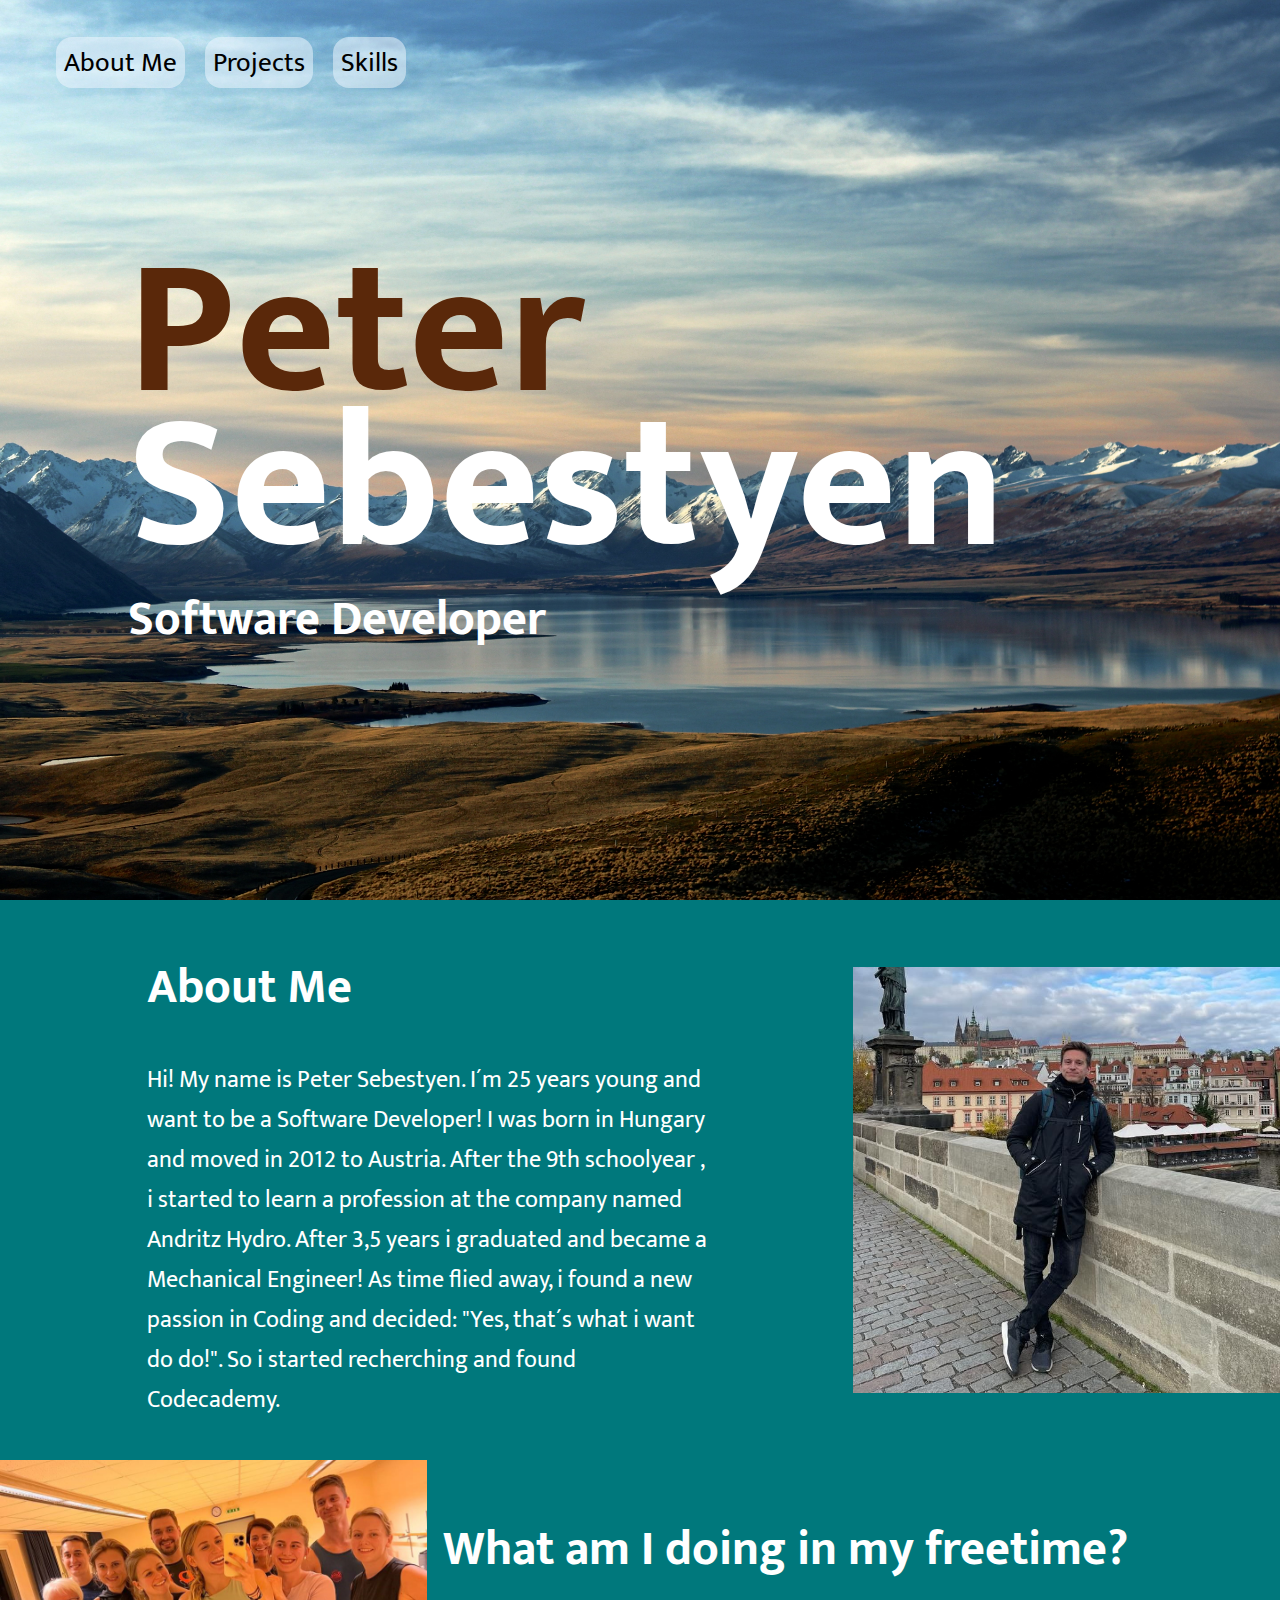
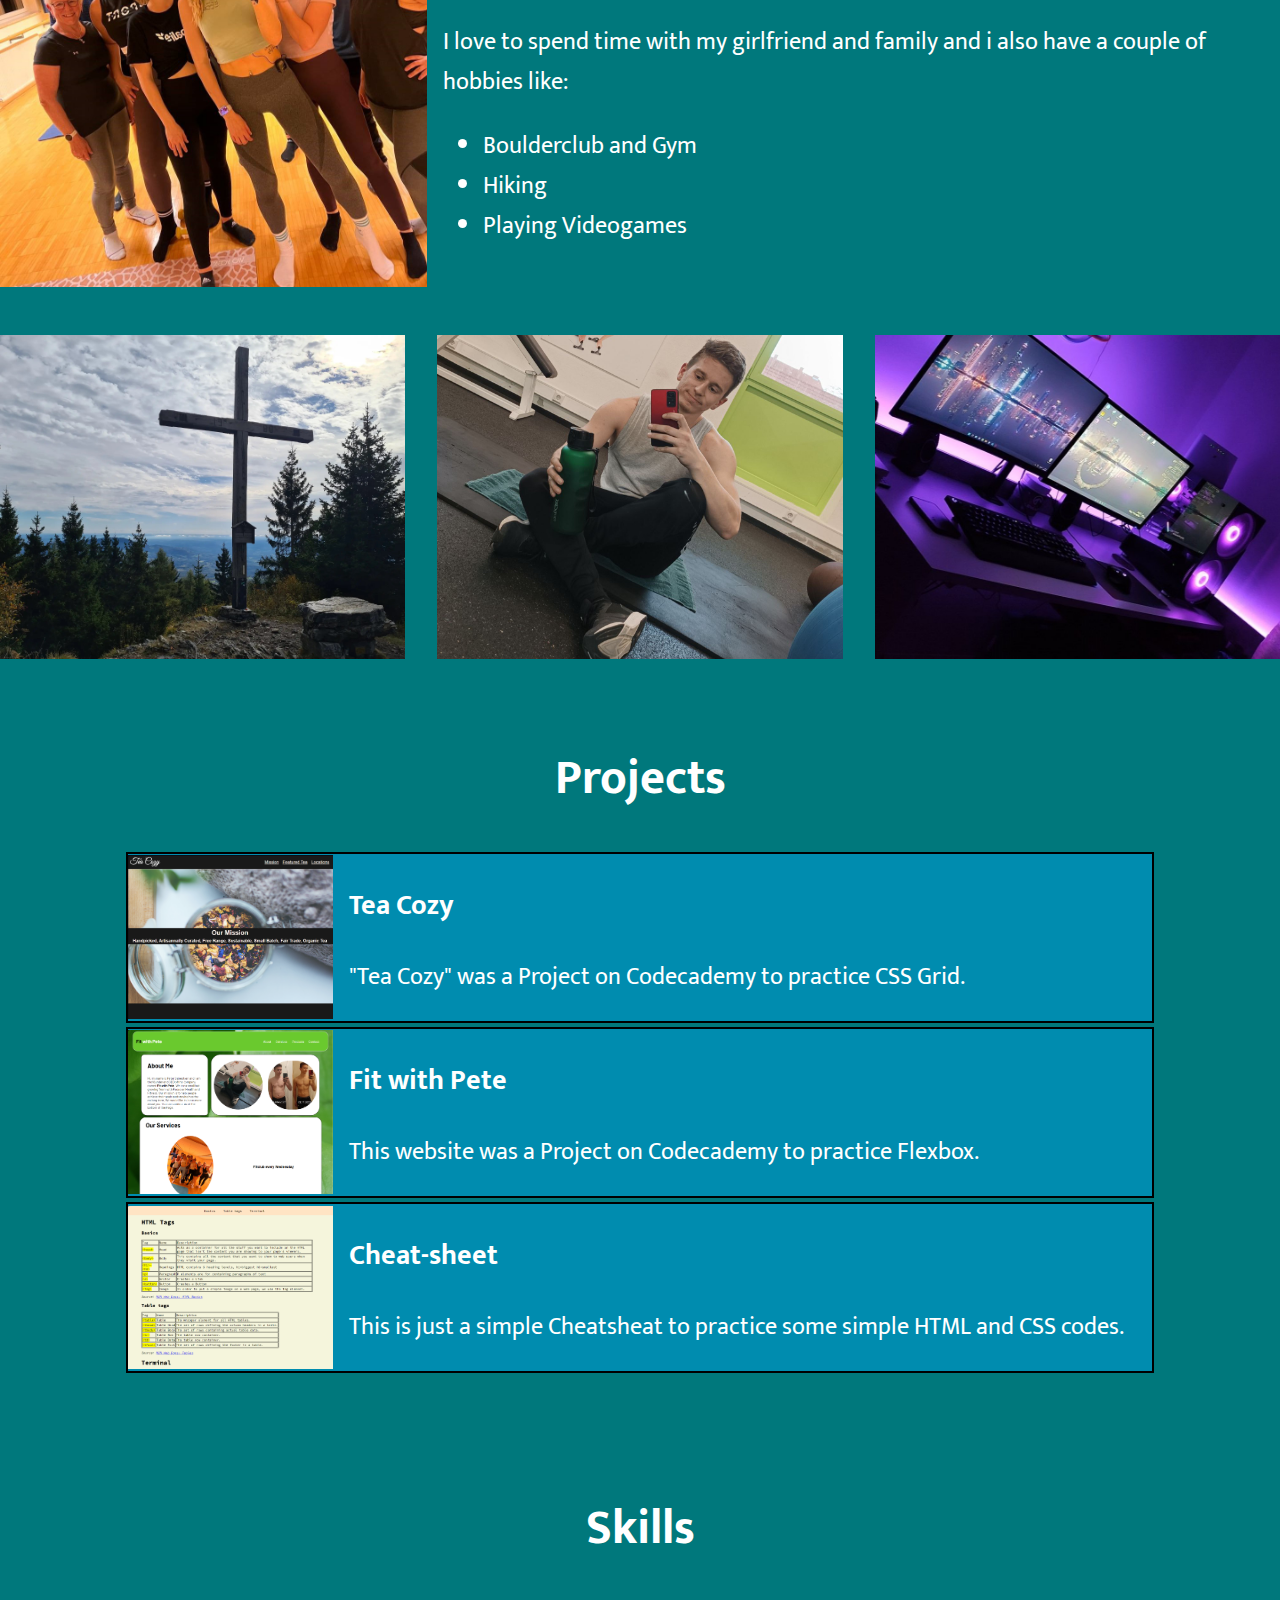
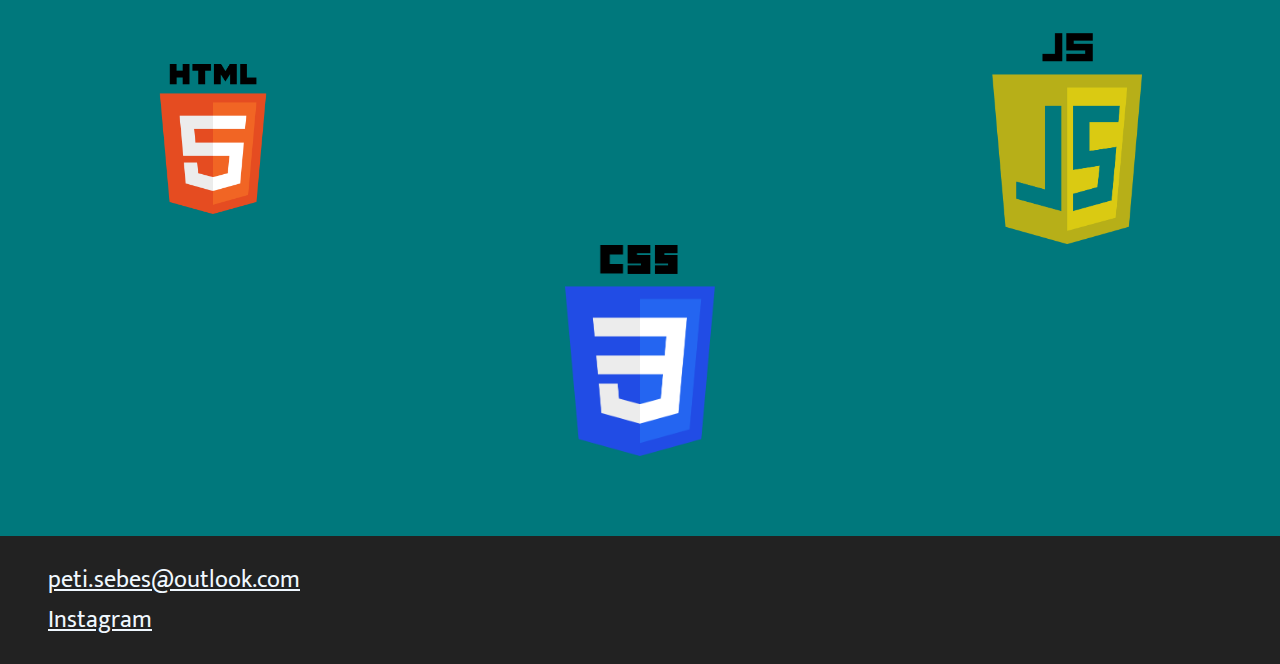
==== index.html @ 35c1dd07 "Added all files to github" ====
<!DOCTYPE html>
<html lang="en">
<head>
    <meta charset="UTF-8">
    <meta name="viewport" content="width=device-width, initial-scale=1.0">
    <link rel="stylesheet" href="./src/css/index.css">
    <link rel="preconnect" href="https://fonts.googleapis.com">
    <link rel="preconnect" href="https://fonts.gstatic.com" crossorigin>
    <link href="https://fonts.googleapis.com/css2?family=Barlow:ital,wght@0,400;0,700;1,400;1,700&family=Mukta:wght@400;700&display=swap" rel="stylesheet">
    <script src="./src/js/index.js"></script>
    <title>Peter Sebestyen</title>
</head>
<body>
    <header>
        <ul>
            <li><a href="#aboutme">About Me</a></li>
            <li><a href="#projects">Projects</a></li>
            <li><a href="#skills">Skills</a></li>
            <li><a href="./contact.html" class="hidden">Contact</a></li>
        </ul>
        <h1><span class="blue">Peter</span><br>Sebestyen</h1>
        <h3>Software Developer</h3>
    </header>
    <main>

        <!--Introduction-->

        <section class="introduction">
            <div class="text">
                <h1>About Me</h1>
                <p>Hi! My name is Peter Sebestyen. I´m 25 years young and want to be a Software Developer!
                    I was born in Hungary and moved in 2012 to Austria. After the 9th schoolyear , i started to learn a profession at the company named Andritz Hydro. 
                    After 3,5 years i graduated and became a Mechanical Engineer! 
                    As time flied away, i found a new passion in Coding and decided: "Yes, that´s what i want do do!". So i started recherching and found Codecademy.
                </p>
            </div>
            <img src="./src/img/prag.jpg">
        </section>

        <!--What do you need?-->

        <section class="aboutme" id="aboutme">
            <div class="text">
                <h1>What am I doing in my freetime?</h1>
                <p>I love to spend time with my girlfriend and family and i also have a couple of hobbies like:</p>
                <ul>
                    <li>Boulderclub and Gym</li>
                    <li>Hiking</li>
                    <li>Playing Videogames</li>
                </ul>
            </div>
            <img src="./src/img/fitclub.jpeg">
        </section>

        <!--Fotos-->

        <section class="gallery">
            <img src="./src/img/zetz.jpeg">
            <img src="./src/img/fitness.jpg">
            <img src="./src/img/gamingdesk.jpg">
        </section>

        <!--Projects-->

        <section class="projects" id="projects">

            <h1>Projects</h1>

            <a href="https://peter-sebestyen.github.io/teacozy/" target="_blank"><figure class="project">
                <img src="./src/img/teacozy.png">
                <figcaption>
                    <h3>Tea Cozy</h3>
                    <p>"Tea Cozy" was a Project on Codecademy to practice CSS Grid.</p>
                </figcaption>
            </figure></a>

            <a href="https://peter-sebestyen.github.io/fitwithpete/" target="_blank"><figure class="project">
                <img src="./src/img/fitwithpete.png">
                <figcaption>
                    <h3>Fit with Pete</h3>
                    <p>This website was a Project on Codecademy to practice Flexbox.</p>
                </figcaption>
            </figure></a>

            <a href="https://peter-sebestyen.github.io/cheatsheet/" target="_blank"><figure class="project">
                <img src="./src/img/cheatsheet.png">
                <figcaption>
                    <h3>Cheat-sheet</h3>
                    <p>This is just a simple Cheatsheat to practice some simple HTML and CSS codes.</p>
                </figcaption>
            </figure></a>

        </section>

        <!--Skills-->

        
        <section class="skills" id="skills">
            <h1>Skills</h1>
            <div class="skilltree">
                <img src="./src/img/html.png" id="html">
                <img src="./src/img/css.png" id="css">
                <img src="./src/img/js.png" id="js">
            </div>
        </section>

    <footer>
        <contact>
            <ul>
                <li><a href="mailto:peti.sebes@outlook.com">peti.sebes@outlook.com</a></li>
                <li><a href="https://www.instagram.com/peter_sh24/" target="_blank">Instagram</a></li>
            </ul>
        </contact>
    </footer>
</body>
</html>
---- src/css/index.css ----
/*General Styles*/

* {
    font-family: 'Mukta', sans-serif;
    color: white;
    max-width: 100%;
}

.hidden {
    display: none;
}

body{
    margin: 0;
}

html {
    background-color: rgb(0, 120, 124);
}

.blue {
    color: rgb(90, 40, 10);
}

/*Header section*/

header {
    display: grid;
    align-content: center;
    width: 100%;
    height: 100vh;
    background-image: url(../img/landschaft.jpg);
    background-size: cover;
    background-repeat: no-repeat;
    background-position: bottom;
}

header h1 {
    font-size: 12rem;
    margin: 0 0 2rem 10%;
    line-height: 0.8;
}

header h3 {
    font-size: 3rem;
    margin: 0 0 0 10%;
    line-height: 1;
}

@media only screen and (max-width: 1000px) {
    header h1 {
        text-align: center;
        line-height: 1;
        margin: 1.5rem auto;
        font-size: 5rem;
    }

    header h3 {
        margin: auto;
        font-size: 2rem;
    }

    header ul {
        display: block;
    }
}

header ul {
    display: inline;
    position: absolute;
    top: 1.5rem;
    left: 3rem;
    list-style: none;
    padding: 0;
}

header li {
    display: inline;
    margin: 0.5rem;
}

header a {
    text-decoration: none;
    color: black;
    font-size: 1.7rem;
    background-color: rgba(240, 248, 255, 0.521);
    padding: 0.2rem 0.5rem;
    border-radius: 1rem;
    transition: background-color 0.2s, border-radius 0.4s;
}

header a:hover {
    background-color: aliceblue;
    border-radius: 0.5rem;
}

/*Main Section*/

main {
    font-size: 1.5rem;
    display: grid;
    width: 100%;
}

@media only screen and (max-width: 1000px) {
    main {
        font-size: 1rem;
    }
}

/*Introduction*/

.introduction {
    display: grid;
    width: 100%;
    height: fit-content;
    grid-template-columns: 1fr 1fr 1fr;
    grid-template-rows: 1fr 1fr;
    align-items: center;
    justify-items: center;
}

.introduction .text {
    grid-column: 1 / span 2;
    grid-row: 1 / span 2;
    padding: 1rem;
    max-width: 560px;
}

.introduction img {
    grid-column: 3 / span 1;
    grid-row: 1 / span 2;
    width: 100%;
    max-height: 100%;
}

/*What do you need?*/

.aboutme {
    display: grid;
    width: 100%;
    height: fit-content;
    grid-template-columns: 1fr 1fr 1fr;
    grid-template-rows: 1fr 1fr;
    align-items: center;
    justify-items: center;
}

.aboutme .text {
    grid-column: 2 / span 2;
    grid-row: 1 / span 2;
    padding: 1rem;
}

.aboutme img {
    grid-column: 1 / span 1;
    grid-row: 1 / span 2;
    width: 100%;
    max-height: 100%;
}

/*Gallery*/

.gallery {
    display: grid;
    width: 100%;
    height: fit-content;
    grid-template-columns: 1fr 1fr 1fr;
    gap: 2rem;
    align-items: center;
    justify-items: center;
    margin-top: 3rem;
}

.gallery img {
    width: 100%;
    max-height: 100%;
}

/*Projects*/

.projects {
    display: block;
    margin: 3rem auto;
    width: 100%;
    justify-items: center;
}

.projects h1 {
    text-align: center;
    font-size: 3rem;
}

.project {
    display: grid;
    width: 80%;
    margin: 4px auto;
    border: 2px solid black;
    background-color: rgb(0, 140, 175);
    grid-template-columns: 1fr 4fr;
    align-items: center;
}

.projects a {
    max-width: fit-content;
    text-decoration: none;
    cursor: default;
}

.project figcaption {
    margin-left: 1rem;
    text-decoration: none;
}

.project:hover{
    cursor: pointer;
    background-color: rgba(0, 140, 175, 0.7);
}

/*Skills*/

.skilltree {
    display: grid;
    grid-template-columns: 1fr 1fr 1fr;
    grid-template-rows: 1fr 1fr;
    align-items: center;
    justify-items: center;
}

.skills h1 {
    text-align: center;
    font-size: 3rem;
    margin: 4rem auto;
}

.skills img {
    width: 150px;
}

#html {
    grid-column: 1/span 1;
    grid-row: 1/span 1;
}

#css {
    grid-column: 2/span 1;
    grid-row: 2/span 1;
}

#js {
    grid-column: 3/span 1;
    grid-row: 1/span 1;
}


/*Footer*/

footer {
    margin-top: 5rem;
    background-color: rgb(34, 34, 34);
}

footer ul {
    list-style: none;
    padding: 0;
    margin-left: 3rem;
}

footer a {
    text-decoration: underline;
    color: aliceblue;
}

footer a:hover {
    text-decoration: none;
    color: rgba(240, 248, 255, 0.521);
}
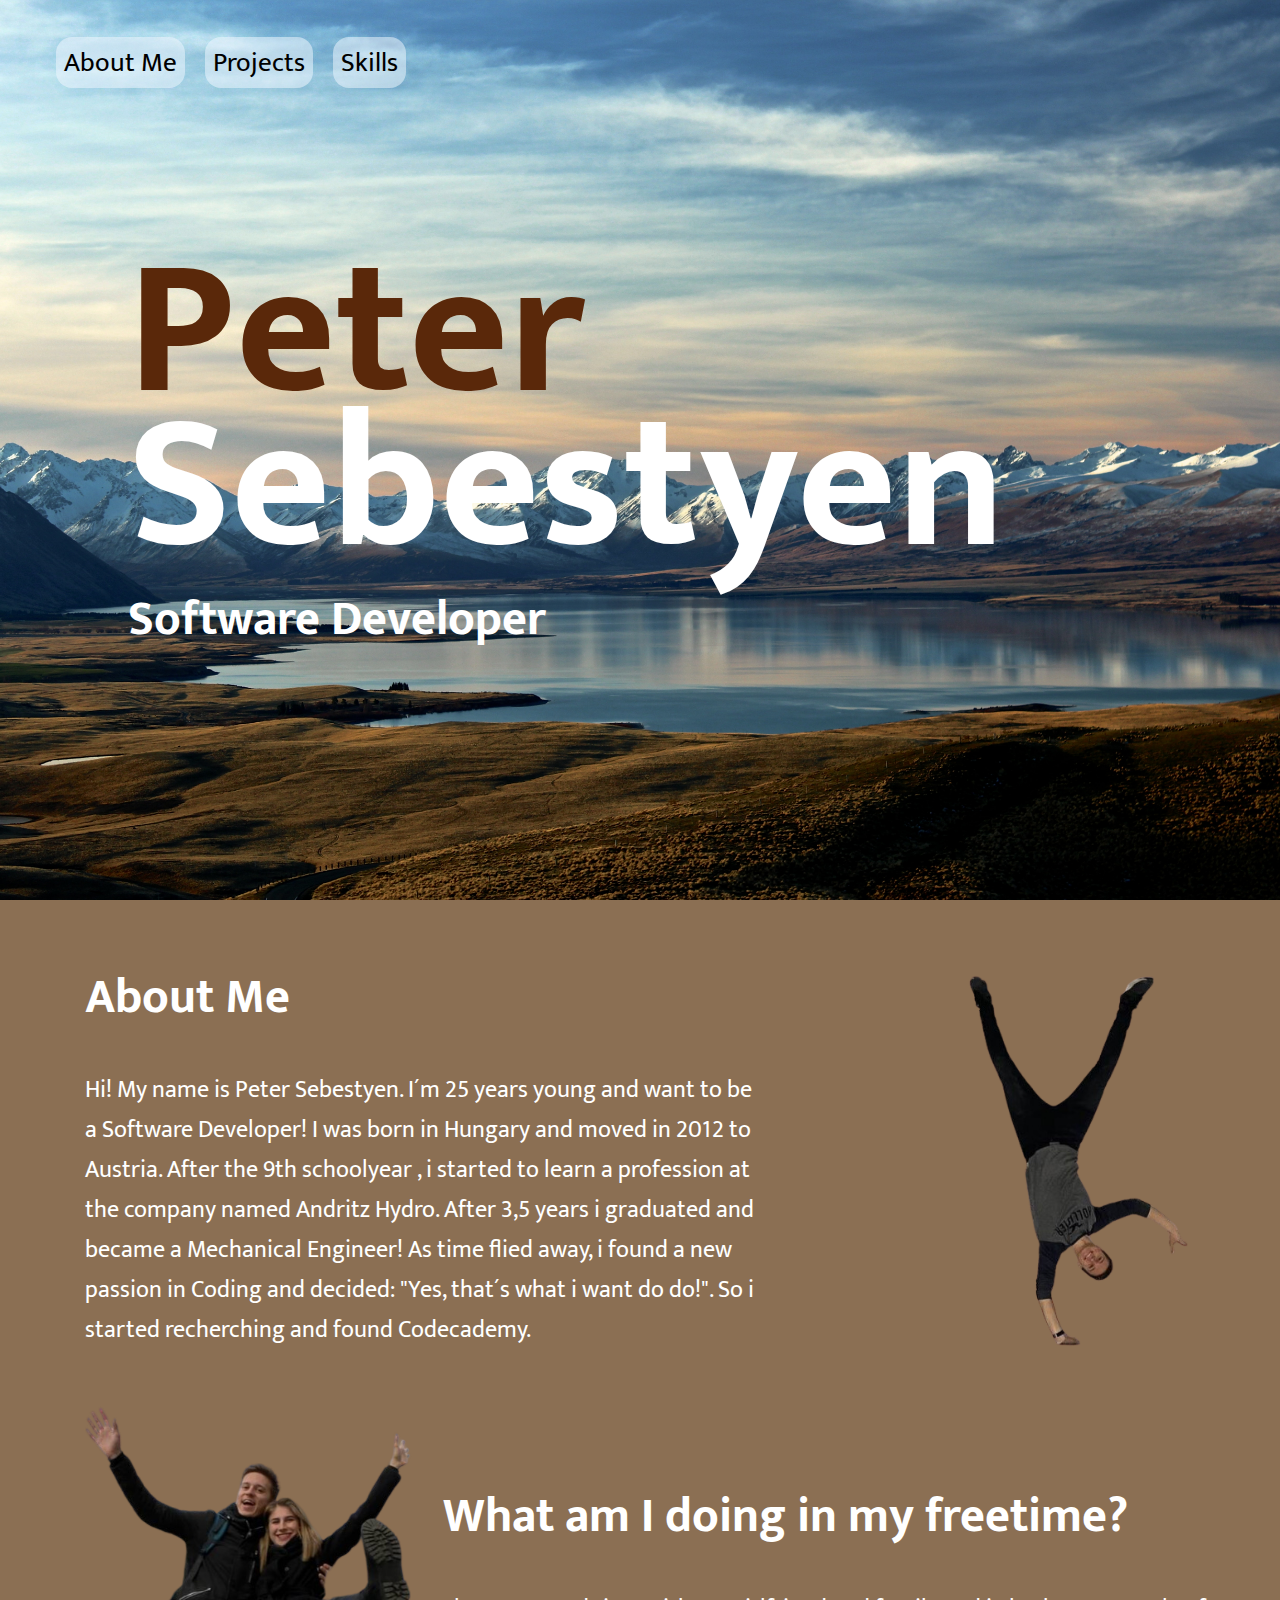
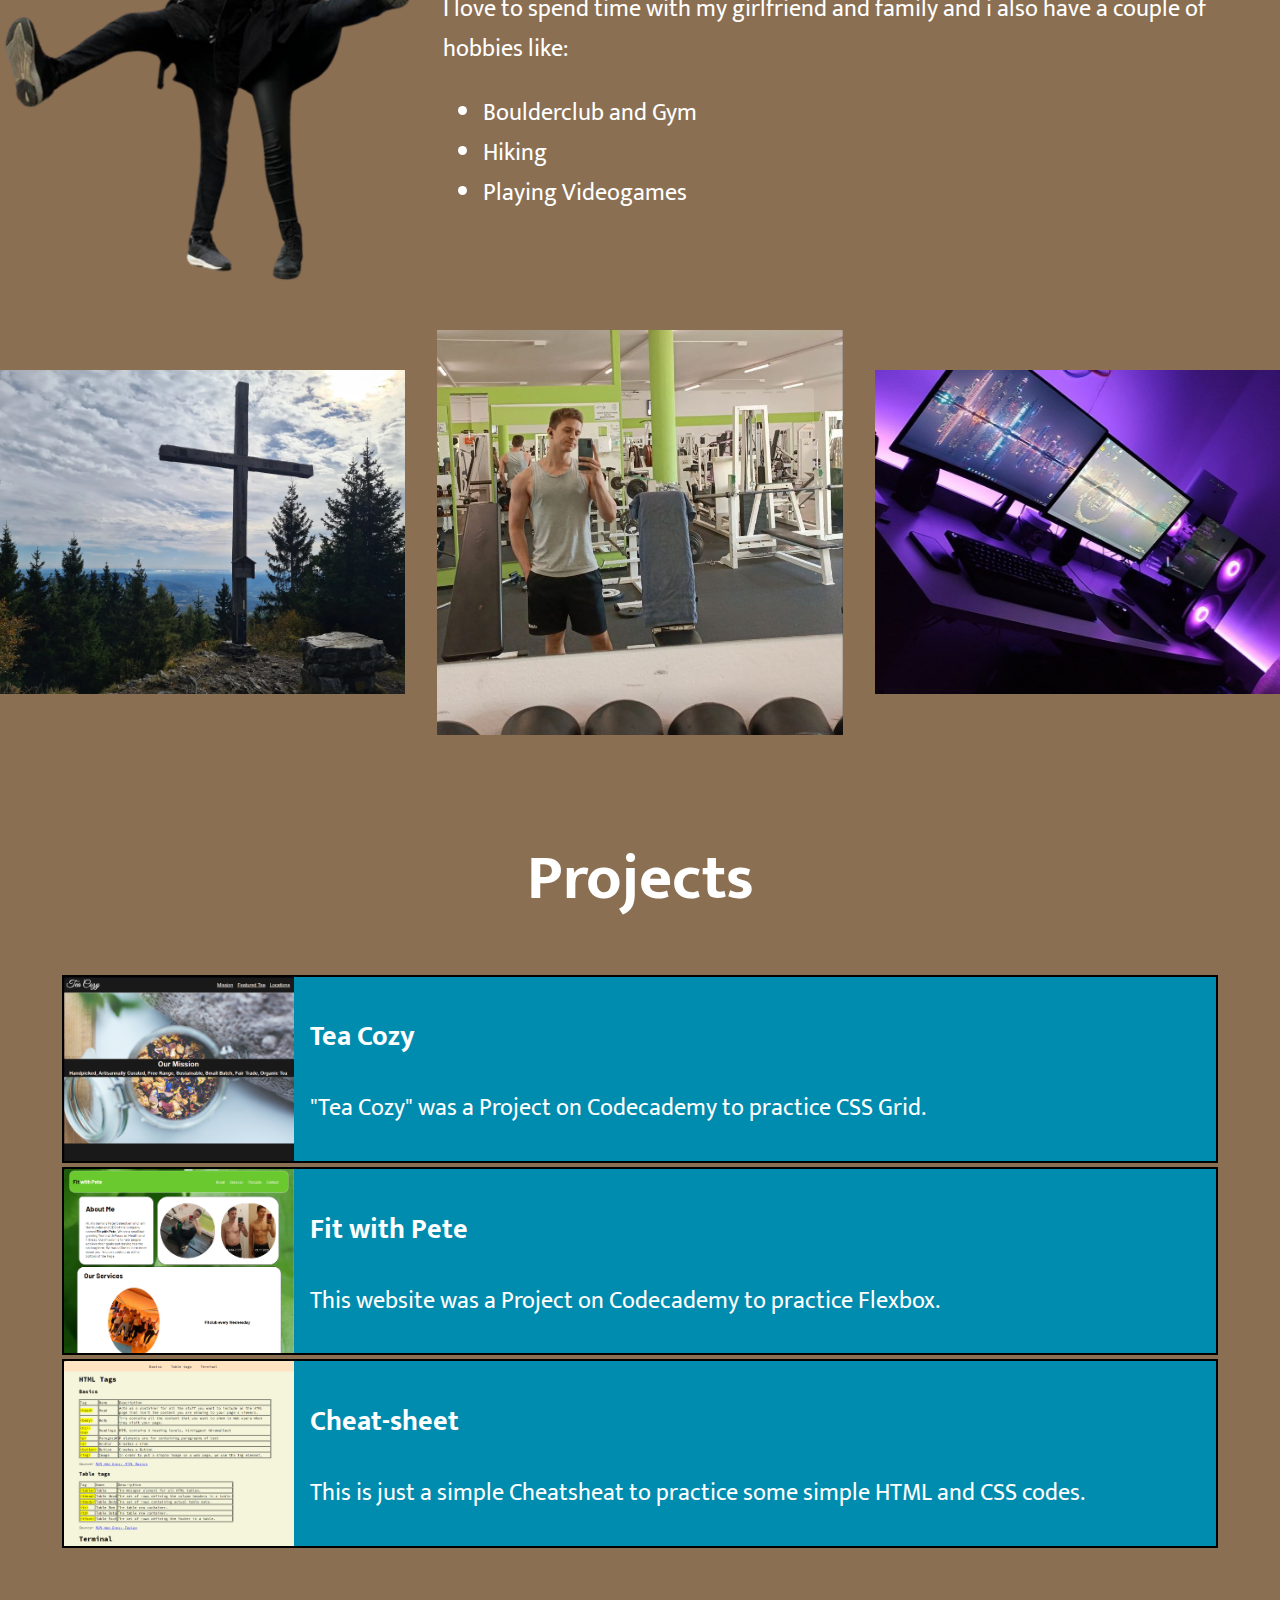
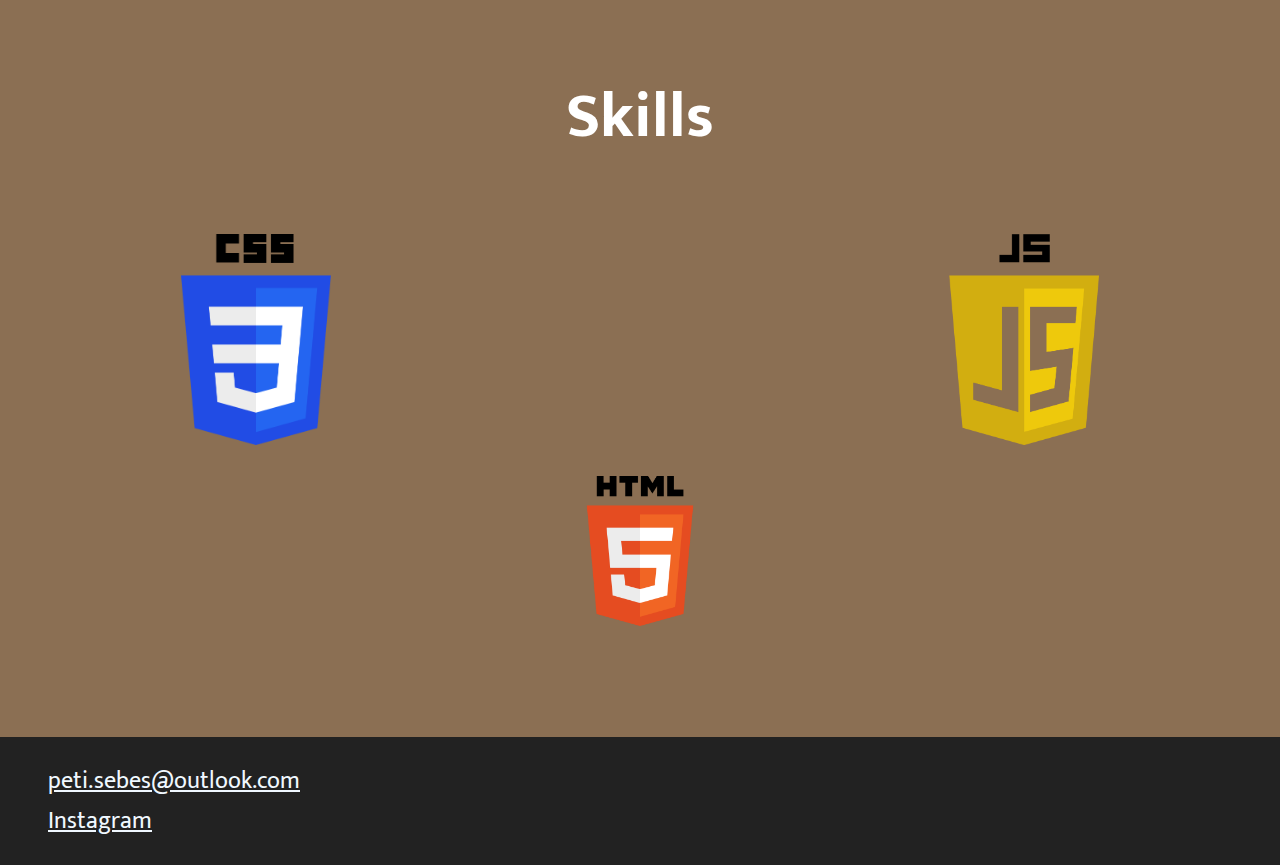
==== commit 9c4685e3: "Changed pictures and worked on responsive design" ====
--- a/index.html
+++ b/index.html
@@ -7,17 +7,23 @@
     <link rel="preconnect" href="https://fonts.googleapis.com">
     <link rel="preconnect" href="https://fonts.gstatic.com" crossorigin>
     <link href="https://fonts.googleapis.com/css2?family=Barlow:ital,wght@0,400;0,700;1,400;1,700&family=Mukta:wght@400;700&display=swap" rel="stylesheet">
-    <script src="./src/js/index.js"></script>
     <title>Peter Sebestyen</title>
 </head>
 <body>
     <header>
-        <ul>
+        <div class="dropdownicon" id="dropdownicon" onclick="dropdown();">
+            <span>></span>
+        </div>
+        <div class="dropdown_close" id="dropdown_close" onclick="closeDropdown();">
+            <span>></span>
+        </div>
+        <ul id="dropdownMenu">
             <li><a href="#aboutme">About Me</a></li>
             <li><a href="#projects">Projects</a></li>
             <li><a href="#skills">Skills</a></li>
             <li><a href="./contact.html" class="hidden">Contact</a></li>
         </ul>
+
         <h1><span class="blue">Peter</span><br>Sebestyen</h1>
         <h3>Software Developer</h3>
     </header>
@@ -25,7 +31,7 @@
 
         <!--Introduction-->
 
-        <section class="introduction">
+        <section class="introduction" id="aboutme">
             <div class="text">
                 <h1>About Me</h1>
                 <p>Hi! My name is Peter Sebestyen. I´m 25 years young and want to be a Software Developer!
@@ -34,12 +40,12 @@
                     As time flied away, i found a new passion in Coding and decided: "Yes, that´s what i want do do!". So i started recherching and found Codecademy.
                 </p>
             </div>
-            <img src="./src/img/prag.jpg">
+            <img src="./src/img/handstand.png">
         </section>
 
-        <!--What do you need?-->
+        <!--About Me-->
 
-        <section class="aboutme" id="aboutme">
+        <section class="aboutme">
             <div class="text">
                 <h1>What am I doing in my freetime?</h1>
                 <p>I love to spend time with my girlfriend and family and i also have a couple of hobbies like:</p>
@@ -49,14 +55,14 @@
                     <li>Playing Videogames</li>
                 </ul>
             </div>
-            <img src="./src/img/fitclub.jpeg">
+            <img src="./src/img/paerchenprag.png">
         </section>
 
         <!--Fotos-->
 
         <section class="gallery">
             <img src="./src/img/zetz.jpeg">
-            <img src="./src/img/fitness.jpg">
+            <img src="./src/img/gym1.jpg">
             <img src="./src/img/gamingdesk.jpg">
         </section>
 
@@ -113,4 +119,5 @@
         </contact>
     </footer>
 </body>
+<script src="./src/js/index.js"></script>
 </html>--- a/src/css/index.css
+++ b/src/css/index.css
@@ -15,7 +15,7 @@
 }
 
 html {
-    background-color: rgb(0, 120, 124);
+    background-color: rgba(90, 50, 10, 0.7);
 }
 
 .blue {
@@ -47,23 +47,7 @@
     line-height: 1;
 }
 
-@media only screen and (max-width: 1000px) {
-    header h1 {
-        text-align: center;
-        line-height: 1;
-        margin: 1.5rem auto;
-        font-size: 5rem;
-    }
-
-    header h3 {
-        margin: auto;
-        font-size: 2rem;
-    }
-
-    header ul {
-        display: block;
-    }
-}
+
 
 header ul {
     display: inline;
@@ -94,6 +78,86 @@
     border-radius: 0.5rem;
 }
 
+.dropdownicon {
+    position: absolute;
+    top: 20px;
+    left: 20px;
+    font-size: 3rem;
+    border-radius: 1rem;
+    background-color: rgba(250, 235, 215, 0.50);
+    width: 3.5rem;
+    height: 3.5rem;
+    display: none;
+    align-items: center;
+    justify-content: center;
+    cursor: pointer;
+}
+
+.dropdownicon span {
+    color: rgb(60, 60, 60);
+}
+
+.dropdown_close {
+    position: absolute;
+    top: 20px;
+    left: 20px;
+    font-size: 3rem;
+    border-radius: 1rem;
+    background-color: rgba(250, 235, 215, 0.50);
+    width: 3.5rem;
+    height: 3.5rem;
+    display: none;
+    align-items: center;
+    justify-content: center;
+    cursor: pointer;
+    transform: rotate(90deg);
+}
+
+.dropdown_close span {
+    color: rgb(60, 60, 60);
+}
+
+@media only screen and (max-width: 1000px) {
+    header h1 {
+        text-align: center;
+        line-height: 1;
+        margin: 1.5rem auto;
+        font-size: 4rem;
+    }
+
+    header h3 {
+        margin: auto;
+        font-size: 2rem;
+    }
+
+    #dropdownMenu{
+        display: none;
+        position: absolute;
+        left: 15px;
+        top: 90px;
+        text-align: left;
+    }
+
+    header ul {
+        width: 100%;
+        margin: auto;
+        justify-content: center;
+        flex-direction: column;
+        text-align: center;
+    }
+
+    .dropdownicon {
+        display: flex;
+        transition: transform 0.5s;
+    }
+
+    .dropdown_close {
+        display: none;
+        transition: transform 0.5s;
+    }
+
+}
+
 /*Main Section*/
 
 main {
@@ -113,7 +177,7 @@
 .introduction {
     display: grid;
     width: 100%;
-    height: fit-content;
+    height: max-content;
     grid-template-columns: 1fr 1fr 1fr;
     grid-template-rows: 1fr 1fr;
     align-items: center;
@@ -124,7 +188,7 @@
     grid-column: 1 / span 2;
     grid-row: 1 / span 2;
     padding: 1rem;
-    max-width: 560px;
+    max-width: 80%;
 }
 
 .introduction img {
@@ -132,6 +196,24 @@
     grid-row: 1 / span 2;
     width: 100%;
     max-height: 100%;
+}
+
+@media only screen and (max-width: 1000px){
+    .introduction img{
+        grid-column: 1 / span 3;
+        grid-row: 1 / span 1;
+        width: 100%;
+    }
+    .introduction .text{
+        grid-column: 1 / span 3;
+        grid-row: 2 / span 1;
+        font-size: 1.2rem;
+    }
+
+    .introduction h1{
+        text-align: center;
+        font-size: 2rem;
+    }
 }
 
 /*What do you need?*/
@@ -159,6 +241,20 @@
     max-height: 100%;
 }
 
+@media only screen and (max-width: 1000px) {
+    .aboutme img{
+        grid-column: 1 /span 3;
+        grid-row: 1 / span 1;
+    }    
+
+    .aboutme .text{
+        grid-column: 1 / span 3;
+        grid-row: 2 / span 1;
+        font-size: 1.2rem;
+        width: 90%;
+    }
+}
+
 /*Gallery*/
 
 .gallery {
@@ -177,6 +273,16 @@
     max-height: 100%;
 }
 
+@media only screen and (max-width: 1000px){
+    .gallery{
+        grid-template-columns: 1fr;
+    }
+
+    .gallery img{
+        width: 100%;
+    }
+}
+
 /*Projects*/
 
 .projects {
@@ -188,12 +294,12 @@
 
 .projects h1 {
     text-align: center;
-    font-size: 3rem;
+    font-size: 4rem;
 }
 
 .project {
     display: grid;
-    width: 80%;
+    width: 90%;
     margin: 4px auto;
     border: 2px solid black;
     background-color: rgb(0, 140, 175);
@@ -221,6 +327,8 @@
 
 .skilltree {
     display: grid;
+    width: 90%;
+    margin: auto;
     grid-template-columns: 1fr 1fr 1fr;
     grid-template-rows: 1fr 1fr;
     align-items: center;
@@ -229,7 +337,7 @@
 
 .skills h1 {
     text-align: center;
-    font-size: 3rem;
+    font-size: 4rem;
     margin: 4rem auto;
 }
 
@@ -238,13 +346,13 @@
 }
 
 #html {
+    grid-column: 2/span 1;
+    grid-row: 2/span 1;
+}
+
+#css {
     grid-column: 1/span 1;
     grid-row: 1/span 1;
-}
-
-#css {
-    grid-column: 2/span 1;
-    grid-row: 2/span 1;
 }
 
 #js {
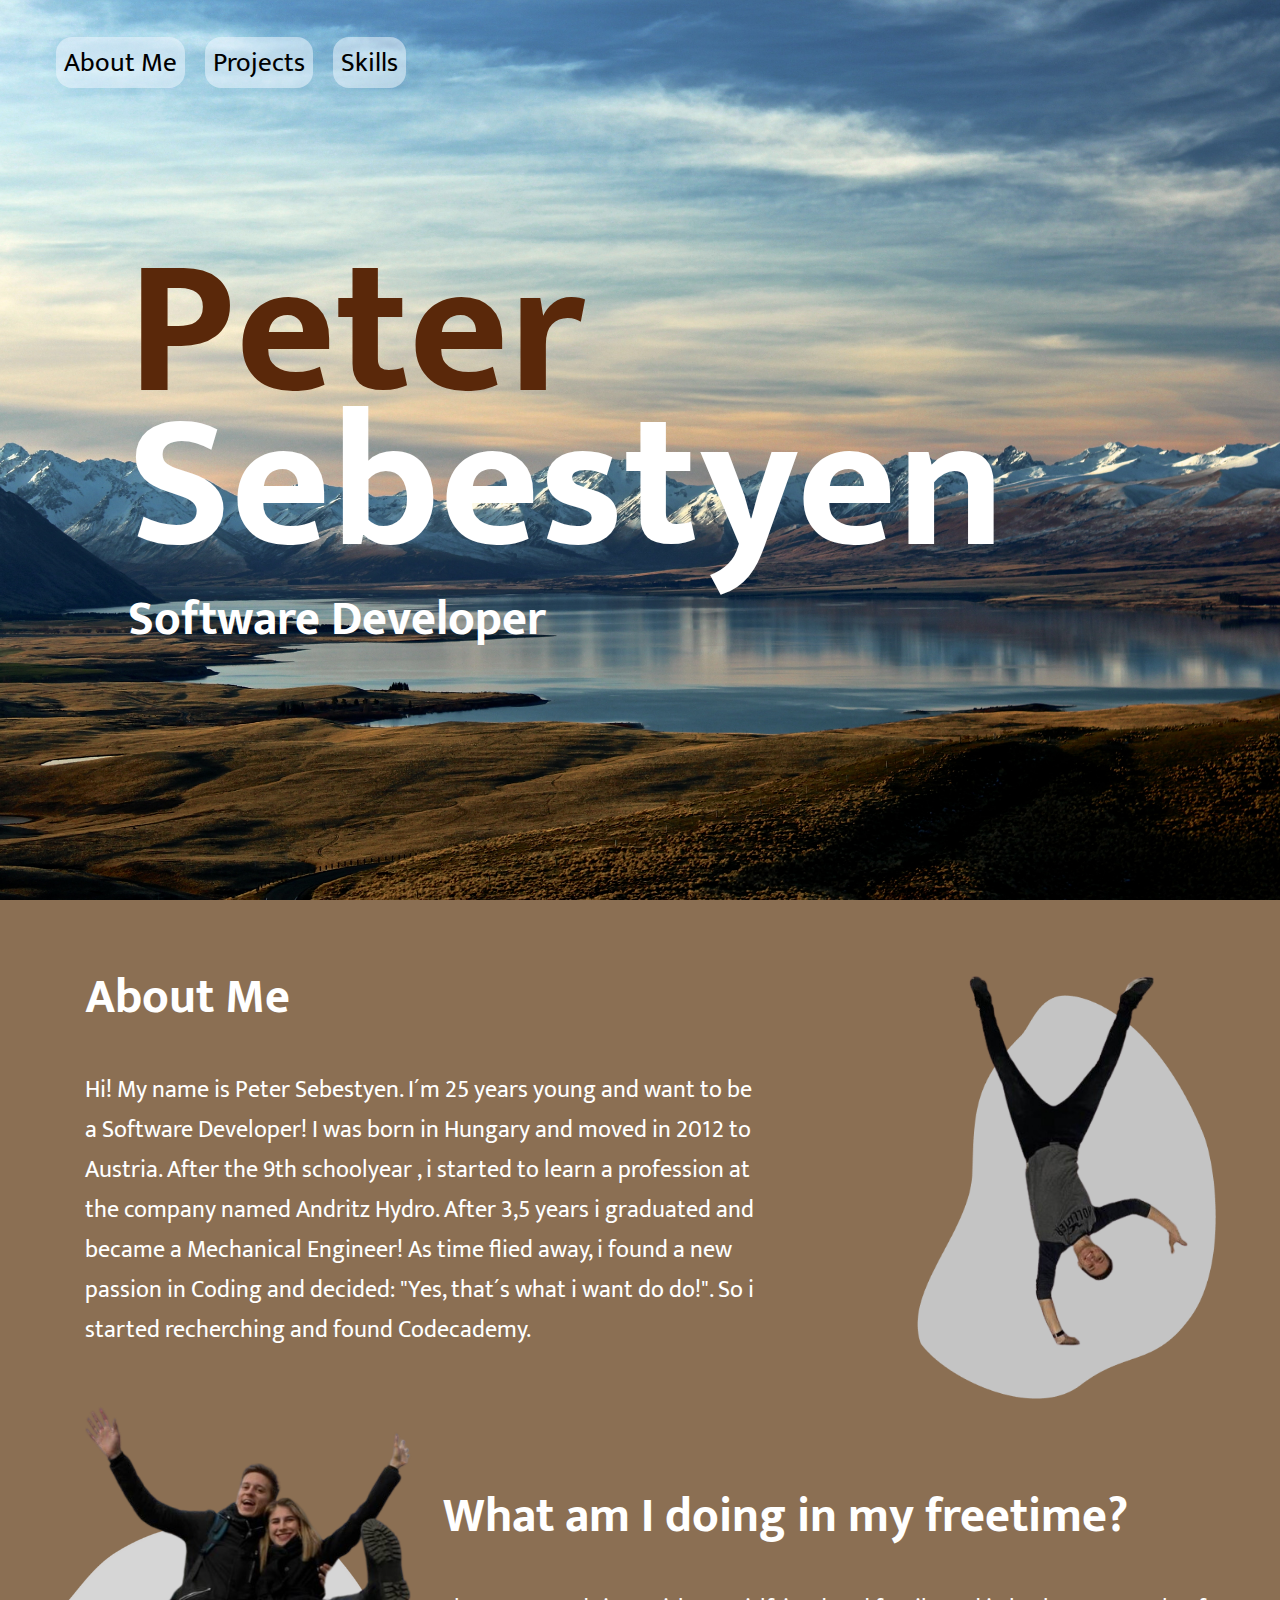
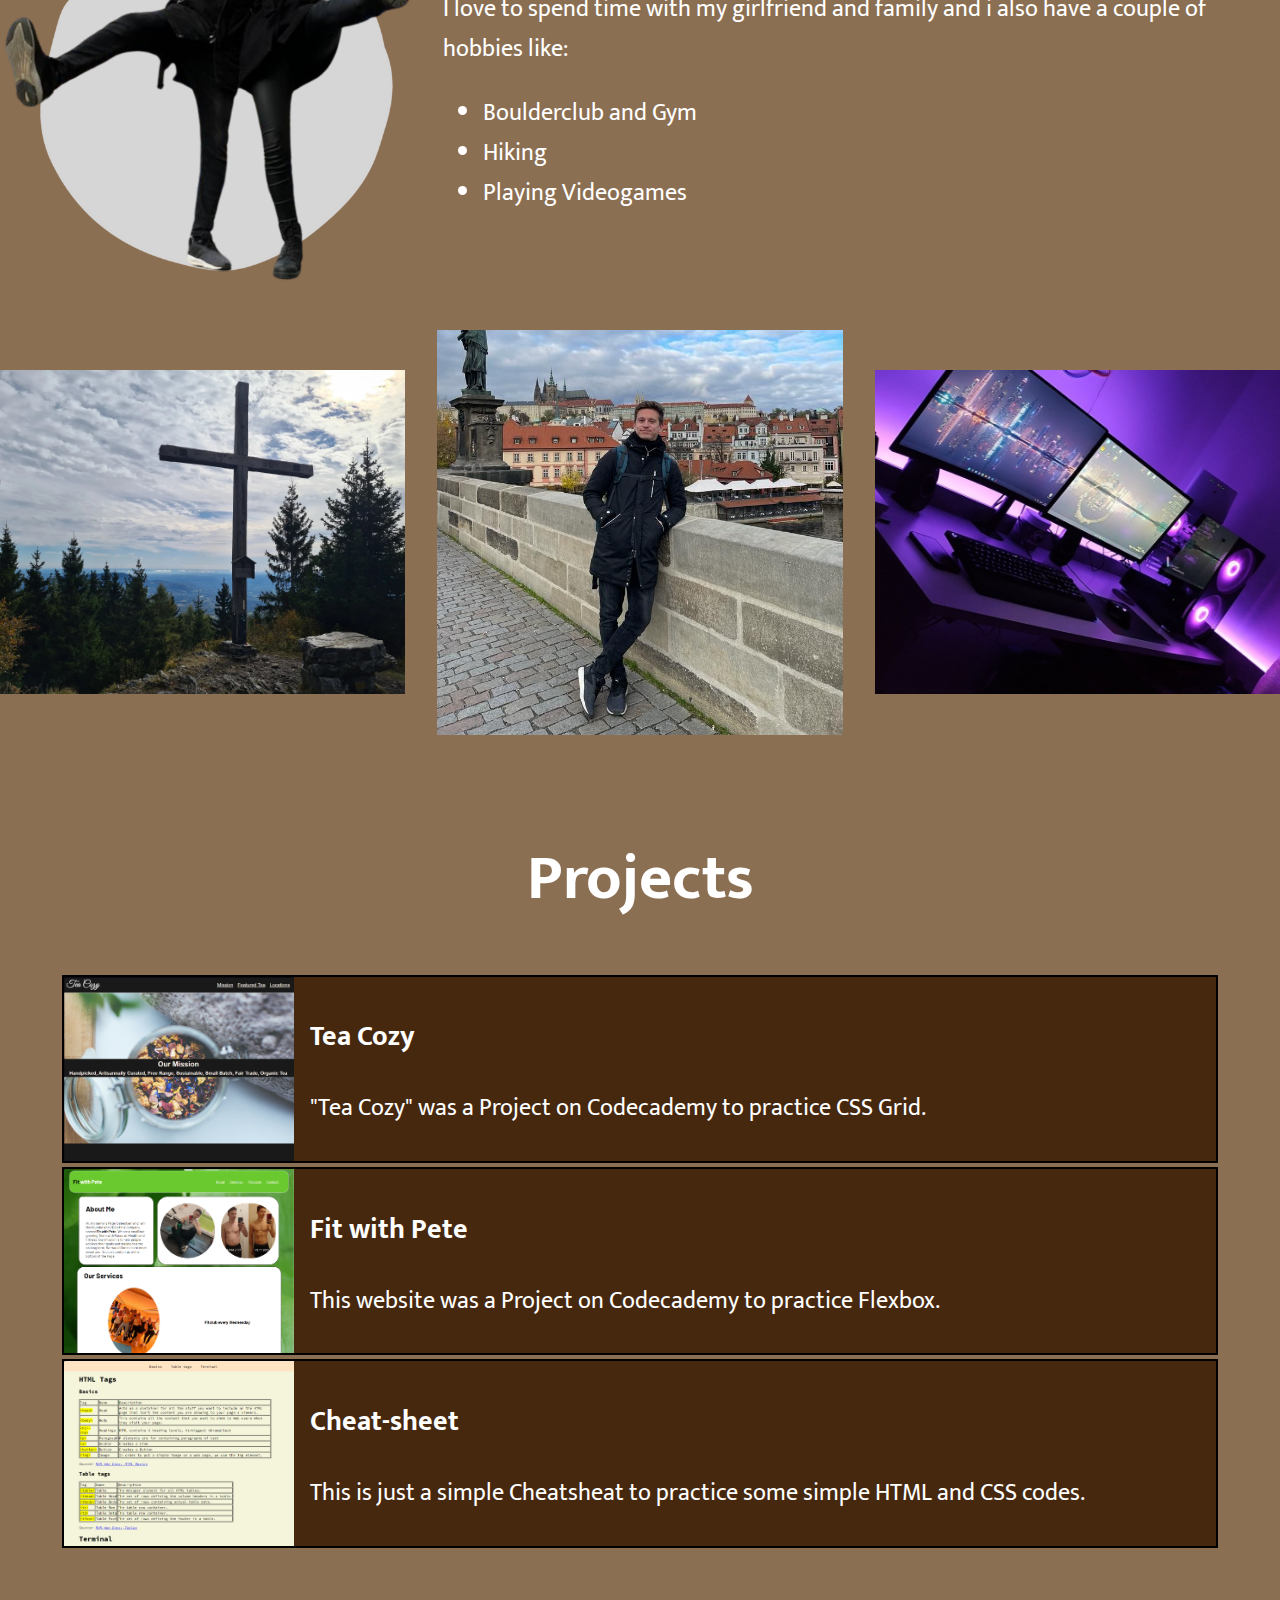
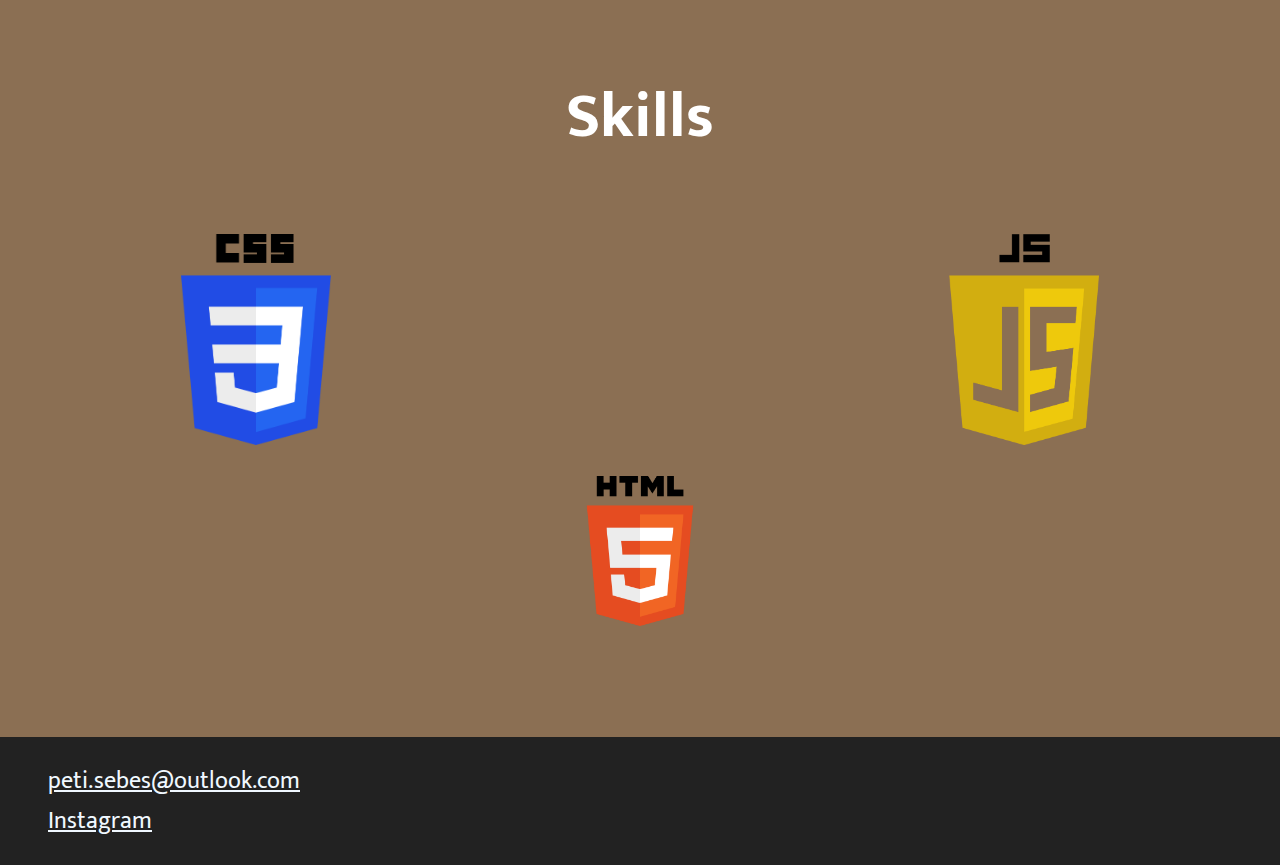
==== commit 62538076: "Switched from gym1.jpg to prag.jpg" ====
--- a/index.html
+++ b/index.html
@@ -62,7 +62,7 @@
 
         <section class="gallery">
             <img src="./src/img/zetz.jpeg">
-            <img src="./src/img/gym1.jpg">
+            <img src="./src/img/prag.jpg">
             <img src="./src/img/gamingdesk.jpg">
         </section>
 
@@ -120,4 +120,4 @@
     </footer>
 </body>
 <script src="./src/js/index.js"></script>
-</html>+</html>
--- a/src/css/index.css
+++ b/src/css/index.css
@@ -196,6 +196,10 @@
     grid-row: 1 / span 2;
     width: 100%;
     max-height: 100%;
+    background-image: url(../img/mask-01.png);
+    background-size: 70%;
+    background-repeat: no-repeat;
+    background-position: bottom;
 }
 
 @media only screen and (max-width: 1000px){
@@ -239,6 +243,10 @@
     grid-row: 1 / span 2;
     width: 100%;
     max-height: 100%;
+    background-image: url(../img/mask-2.png);
+    background-size: 90%;
+    background-repeat: no-repeat;
+    background-position: bottom;
 }
 
 @media only screen and (max-width: 1000px) {
@@ -302,7 +310,7 @@
     width: 90%;
     margin: 4px auto;
     border: 2px solid black;
-    background-color: rgb(0, 140, 175);
+    background-color: rgb(70, 40, 15);
     grid-template-columns: 1fr 4fr;
     align-items: center;
 }
@@ -320,7 +328,7 @@
 
 .project:hover{
     cursor: pointer;
-    background-color: rgba(0, 140, 175, 0.7);
+    background-color: rgba(70, 40, 15, 0.7);
 }
 
 /*Skills*/
@@ -382,4 +390,4 @@
 footer a:hover {
     text-decoration: none;
     color: rgba(240, 248, 255, 0.521);
-}+}
